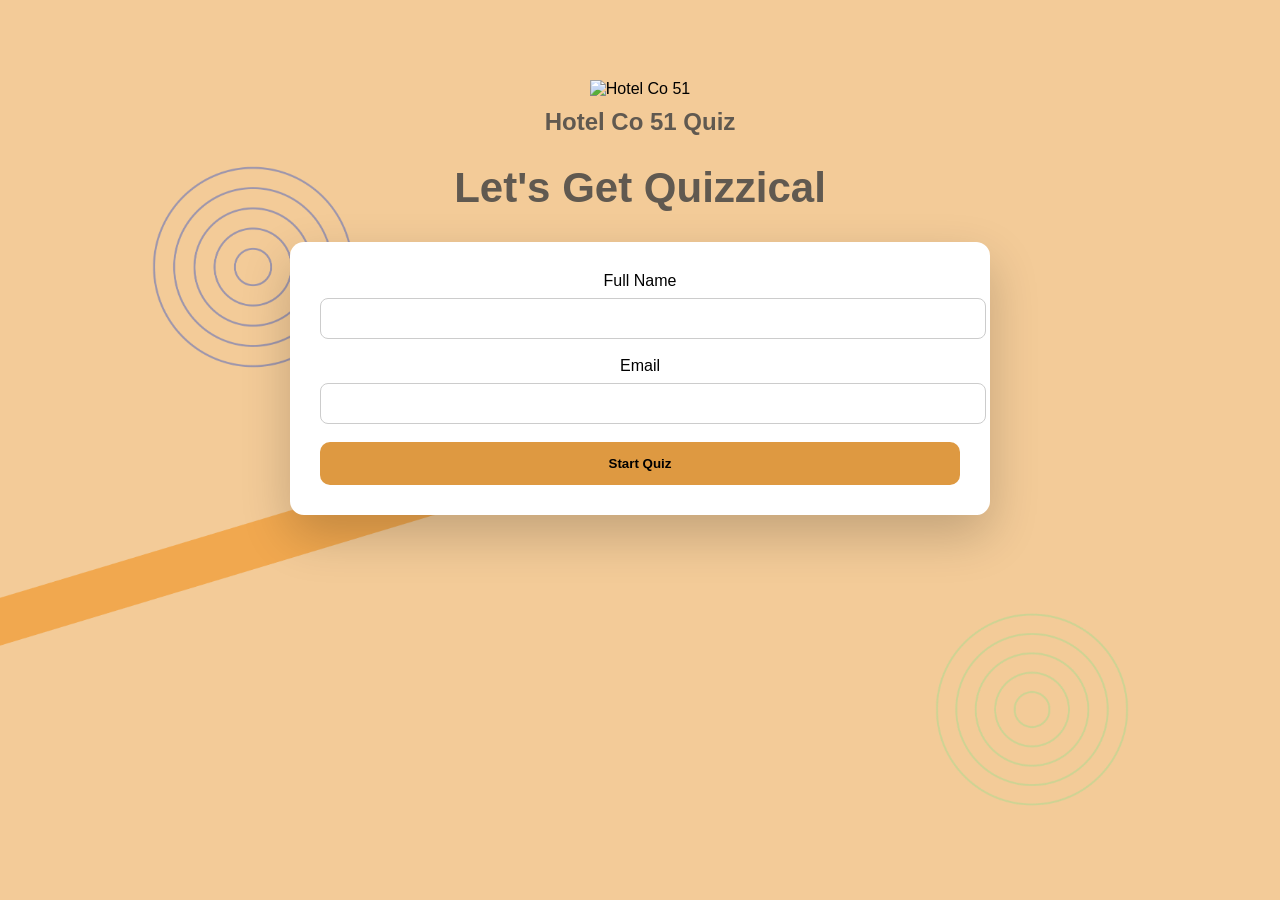
==== creative-quiz/index.html @ baa0807e "Updated bg and icons" ====
<!DOCTYPE html>
<html lang="en">

<head>
  <meta charset="UTF-8">
  <meta name="viewport" content="width=device-width, initial-scale=1.0">
  <title>Hotel Co 51 Quiz</title>
  <link rel="stylesheet" href="styles.css">
</head>

<body>

  <div class="floating">
    <img src="assets/HC51circelblue.png" class="float blue" alt="">
    <img src="assets/HC51circlegreen.png" class="float green" alt="">
    <img src="assets/HC51dots.png" class="float dots" alt="">
    <img src="assets/HC51orangeslash.png" class="float slash" alt="">
  </div>

  <main class="container">
    <img
      class="logo"
      src="https://hotelco51.com/wp-content/uploads/2024/08/cropped-Hotel_Co_51.png"
      alt="Hotel Co 51"
    >

    <h2 class="subtitle">Hotel Co 51 Quiz</h2>
    <h1 class="title">Let's Get Quizzical</h1>

    <div class="card">
      <form id="loginForm">
        <label>Full Name</label>
        <input type="text" required>

        <label>Email</label>
        <input type="email" required>

        <button class="startBtn">Start Quiz</button>
      </form>
    </div>
  </main>

  <script src="app.js"></script>
</body>
</html>
---- creative-quiz/styles.css ----
body{

    margin:0;
    font-family:Arial, Helvetica, sans-serif;
    background:#F3CB98;
    overflow:hidden;
    
    }
    
    .container{
    
    max-width:700px;
    margin:auto;
    text-align:center;
    padding-top:80px;
    position:relative;
    z-index:2;
    
    }
    
    .logo{
    
    width:180px;
    margin-bottom:10px;
    
    }
    
    .subtitle{
    
    margin:0;
    color:#605950;
    
    }
    
    .title{
    
    font-size:42px;
    margin-bottom:30px;
    color:#605950;
    
    }
    
    .card{
    
    background:white;
    padding:30px;
    border-radius:14px;
    box-shadow:0 20px 50px rgba(0,0,0,0.2);
    
    }
    
    input{
    
    width:100%;
    padding:12px;
    margin-top:8px;
    margin-bottom:18px;
    border-radius:8px;
    border:1px solid #ccc;
    
    }
    
    .startBtn{
    
    background:#DE9941;
    border:none;
    padding:14px;
    width:100%;
    border-radius:10px;
    font-weight:bold;
    cursor:pointer;
    
    }
    
    .startBtn:hover{
    
    opacity:.9;
    
    }
    
    .floating{
    
    position:fixed;
    top:0;
    left:0;
    width:100%;
    height:100%;
    z-index:1;
    
    }
    
    .float{
    
    position:absolute;
    opacity:.6;
    
    }
    
    .blue{
    
    top:10%;
    left:10%;
    width:250px;
    animation:float1 40s infinite ease-in-out;
    
    }
    
    .green{
    
    top:60%;
    right:10%;
    width:240px;
    animation:float2 50s infinite ease-in-out;
    
    }
    
    .dots{
    
    top:35%;
    left:40%;
    width:200px;
    opacity:.3;
    animation:float3 60s infinite linear;
    
    }
    
    .slash{
    
    bottom:0;
    left:0;
    width:500px;
    animation:float4 45s infinite ease-in-out;
    
    }
    
    @keyframes float1{
    
    0%{transform:translateY(0)}
    50%{transform:translateY(-40px)}
    100%{transform:translateY(0)}
    
    }
    
    @keyframes float2{
    
    0%{transform:translateX(0)}
    50%{transform:translateX(50px)}
    100%{transform:translateX(0)}
    
    }
    
    @keyframes float3{
    
    0%{transform:translateY(0)}
    50%{transform:translateY(30px)}
    100%{transform:translateY(0)}
    
    }
    
    @keyframes float4{
    
    0%{transform:translateX(0)}
    50%{transform:translateX(60px)}
    100%{transform:translateX(0)}
    
    }
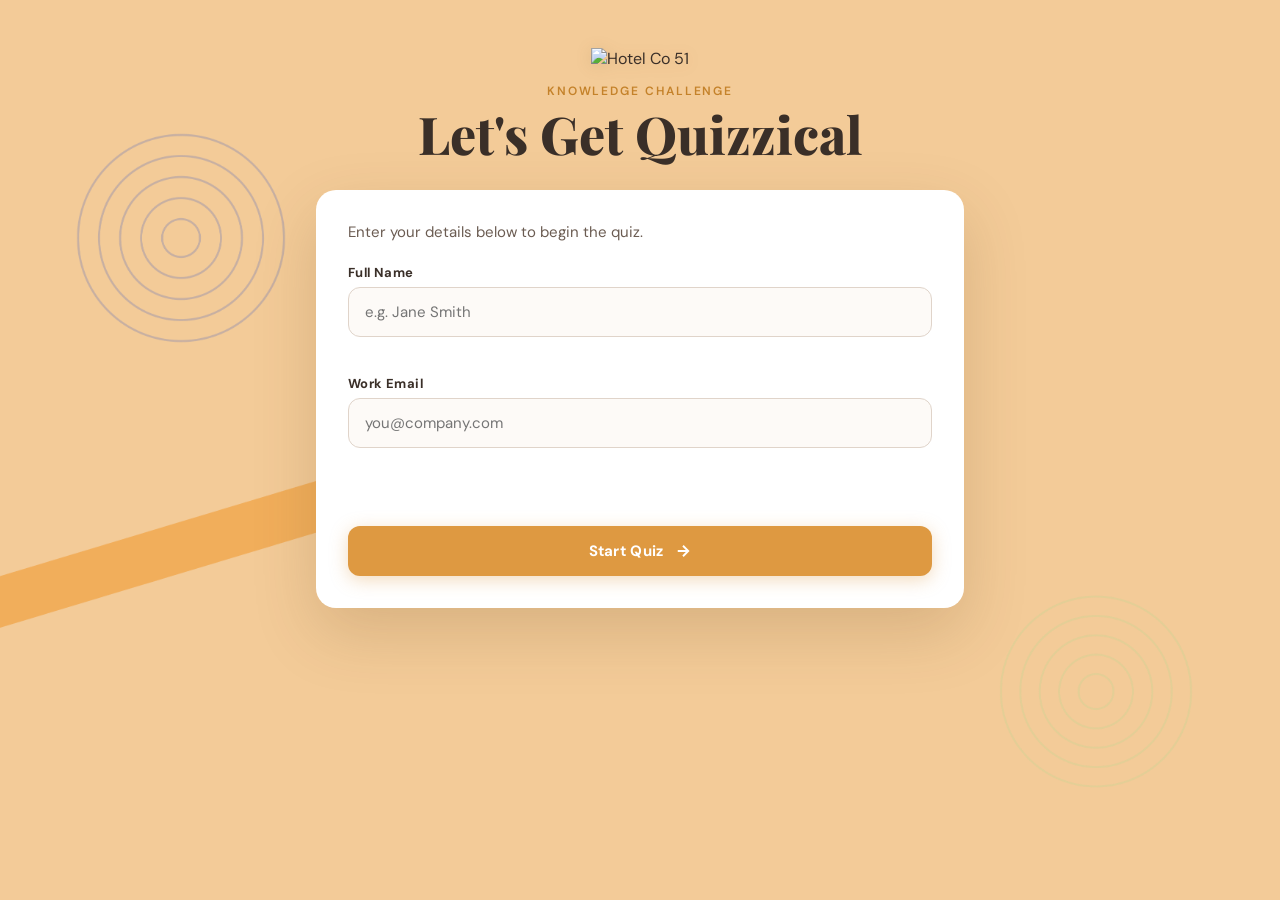
==== commit 45ae45c7: "Updated look and feel" ====
--- a/creative-quiz/index.html
+++ b/creative-quiz/index.html
@@ -1,45 +1,104 @@
 <!DOCTYPE html>
 <html lang="en">
-
 <head>
-  <meta charset="UTF-8">
-  <meta name="viewport" content="width=device-width, initial-scale=1.0">
+  <meta charset="UTF-8" />
+  <meta name="viewport" content="width=device-width, initial-scale=1.0" />
   <title>Hotel Co 51 Quiz</title>
-  <link rel="stylesheet" href="styles.css">
+  <link rel="preconnect" href="https://fonts.googleapis.com">
+  <link rel="preconnect" href="https://fonts.gstatic.com" crossorigin>
+  <link href="https://fonts.googleapis.com/css2?family=Playfair+Display:wght@700;800&family=DM+Sans:wght@400;500;600;700&display=swap" rel="stylesheet">
+  <link rel="stylesheet" href="styles.css?v=6" />
 </head>
 
 <body>
-
-  <div class="floating">
-    <img src="assets/HC51circelblue.png" class="float blue" alt="">
-    <img src="assets/HC51circlegreen.png" class="float green" alt="">
-    <img src="assets/HC51dots.png" class="float dots" alt="">
-    <img src="assets/HC51orangeslash.png" class="float slash" alt="">
+  <div class="floating" aria-hidden="true">
+    <img src="assets/HC51circelblue.png" class="float blue" alt="" />
+    <img src="assets/HC51circlegreen.png" class="float green" alt="" />
+    <img src="assets/HC51dots.png" class="float dots" alt="" />
+    <img src="assets/HC51orangeslash.png" class="float slash" alt="" />
   </div>
 
   <main class="container">
-    <img
-      class="logo"
-      src="https://hotelco51.com/wp-content/uploads/2024/08/cropped-Hotel_Co_51.png"
-      alt="Hotel Co 51"
-    >
+    <div class="header-block">
+      <img
+        class="logo"
+        src="https://hotelco51.com/wp-content/uploads/2024/08/cropped-Hotel_Co_51.png"
+        alt="Hotel Co 51"
+      />
+      <p class="subtitle">Knowledge Challenge</p>
+      <h1 class="title">Let's Get Quizzical</h1>
+    </div>
 
-    <h2 class="subtitle">Hotel Co 51 Quiz</h2>
-    <h1 class="title">Let's Get Quizzical</h1>
+    <!-- LOGIN -->
+    <section id="login" class="card">
+      <p class="card-intro">Enter your details below to begin the quiz.</p>
+      <form id="loginForm" autocomplete="on" novalidate>
+        <div class="field-group">
+          <label for="name">Full Name</label>
+          <input id="name" type="text" placeholder="e.g. Jane Smith" autocomplete="name" required />
+          <span class="field-error" id="nameError"></span>
+        </div>
 
-    <div class="card">
-      <form id="loginForm">
-        <label>Full Name</label>
-        <input type="text" required>
+        <div class="field-group">
+          <label for="email">Work Email</label>
+          <input id="email" type="email" placeholder="you@company.com" autocomplete="email" required />
+          <span class="field-error" id="emailError"></span>
+        </div>
 
-        <label>Email</label>
-        <input type="email" required>
+        <div id="loginError" class="login-error" aria-live="polite"></div>
 
-        <button class="startBtn">Start Quiz</button>
+        <button type="submit" class="startBtn">
+          <span>Start Quiz</span>
+          <svg class="btn-arrow" viewBox="0 0 24 24" fill="none" stroke="currentColor" stroke-width="2.5"><path d="M5 12h14M12 5l7 7-7 7"/></svg>
+        </button>
       </form>
-    </div>
+    </section>
+
+    <!-- QUIZ -->
+    <section id="quiz" class="card hidden">
+      <!-- Progress -->
+      <div class="progress-block">
+        <div class="progress-top">
+          <div id="welcome" class="welcome-text"></div>
+          <div id="score" class="score-badge">Score: 0</div>
+        </div>
+        <div class="progress-bar-track">
+          <div class="progress-bar-fill" id="progressFill"></div>
+        </div>
+        <div id="progress" class="progress-label">Question 1 of 10</div>
+      </div>
+
+      <!-- Question -->
+      <div id="questionWrap" class="question-wrap">
+        <div id="question" class="question-text"></div>
+        <div id="choices" class="choices-grid"></div>
+        <div id="feedback" class="feedback-text" aria-live="polite"></div>
+      </div>
+
+      <button id="nextBtn" class="startBtn" type="button" disabled>
+        <span id="nextLabel">Next Question</span>
+        <svg class="btn-arrow" viewBox="0 0 24 24" fill="none" stroke="currentColor" stroke-width="2.5"><path d="M5 12h14M12 5l7 7-7 7"/></svg>
+      </button>
+    </section>
+
+    <!-- RESULTS (dynamically populated) -->
+    <section id="results" class="card hidden results-card">
+      <div class="results-icon" id="resultsIcon">🎉</div>
+      <h2 class="results-title" id="resultsTitle">Quiz Complete!</h2>
+      <p class="results-subtitle" id="resultsSubtitle"></p>
+      <div class="results-score-block">
+        <span class="results-score-num" id="resultsScoreNum">0</span>
+        <span class="results-score-denom" id="resultsScoreDenom">/10</span>
+      </div>
+      <p class="results-msg" id="resultsMsg"></p>
+      <div id="saveStatus" class="save-status" aria-live="polite"></div>
+      <button class="startBtn" id="learnMoreBtn" style="display:none;">
+        <span>Visit Hotel Co 51</span>
+        <svg class="btn-arrow" viewBox="0 0 24 24" fill="none" stroke="currentColor" stroke-width="2.5"><path d="M5 12h14M12 5l7 7-7 7"/></svg>
+      </button>
+    </section>
   </main>
 
-  <script src="app.js"></script>
+  <script src="app.js?v=6"></script>
 </body>
 </html>
--- a/creative-quiz/styles.css
+++ b/creative-quiz/styles.css
@@ -1,166 +1,560 @@
-body{
-
-    margin:0;
-    font-family:Arial, Helvetica, sans-serif;
-    background:#F3CB98;
-    overflow:hidden;
-    
-    }
-    
-    .container{
-    
-    max-width:700px;
-    margin:auto;
-    text-align:center;
-    padding-top:80px;
-    position:relative;
-    z-index:2;
-    
-    }
-    
-    .logo{
-    
-    width:180px;
-    margin-bottom:10px;
-    
-    }
-    
-    .subtitle{
-    
-    margin:0;
-    color:#605950;
-    
-    }
-    
-    .title{
-    
-    font-size:42px;
-    margin-bottom:30px;
-    color:#605950;
-    
-    }
-    
-    .card{
-    
-    background:white;
-    padding:30px;
-    border-radius:14px;
-    box-shadow:0 20px 50px rgba(0,0,0,0.2);
-    
-    }
-    
-    input{
-    
-    width:100%;
-    padding:12px;
-    margin-top:8px;
-    margin-bottom:18px;
-    border-radius:8px;
-    border:1px solid #ccc;
-    
-    }
-    
-    .startBtn{
-    
-    background:#DE9941;
-    border:none;
-    padding:14px;
-    width:100%;
-    border-radius:10px;
-    font-weight:bold;
-    cursor:pointer;
-    
-    }
-    
-    .startBtn:hover{
-    
-    opacity:.9;
-    
-    }
-    
-    .floating{
-    
-    position:fixed;
-    top:0;
-    left:0;
-    width:100%;
-    height:100%;
-    z-index:1;
-    
-    }
-    
-    .float{
-    
-    position:absolute;
-    opacity:.6;
-    
-    }
-    
-    .blue{
-    
-    top:10%;
-    left:10%;
-    width:250px;
-    animation:float1 40s infinite ease-in-out;
-    
-    }
-    
-    .green{
-    
-    top:60%;
-    right:10%;
-    width:240px;
-    animation:float2 50s infinite ease-in-out;
-    
-    }
-    
-    .dots{
-    
-    top:35%;
-    left:40%;
-    width:200px;
-    opacity:.3;
-    animation:float3 60s infinite linear;
-    
-    }
-    
-    .slash{
-    
-    bottom:0;
-    left:0;
-    width:500px;
-    animation:float4 45s infinite ease-in-out;
-    
-    }
-    
-    @keyframes float1{
-    
-    0%{transform:translateY(0)}
-    50%{transform:translateY(-40px)}
-    100%{transform:translateY(0)}
-    
-    }
-    
-    @keyframes float2{
-    
-    0%{transform:translateX(0)}
-    50%{transform:translateX(50px)}
-    100%{transform:translateX(0)}
-    
-    }
-    
-    @keyframes float3{
-    
-    0%{transform:translateY(0)}
-    50%{transform:translateY(30px)}
-    100%{transform:translateY(0)}
-    
-    }
-    
-    @keyframes float4{
-    
-    0%{transform:translateX(0)}
-    50%{transform:translateX(60px)}
-    100%{transform:translateX(0)}
-    
-    }+:root {
+  --bg: #F3CB98;
+  --text-dark: #3a2f28;
+  --text-mid: #6b5c52;
+  --orange: #DE9941;
+  --orange-dark: #c4822a;
+  --card: #ffffff;
+  --muted: #8a7a72;
+  --error: #c0392b;
+  --correct: #4caf6e;
+  --correct-bg: #f0faf4;
+  --wrong: #e05a6a;
+  --wrong-bg: #fff0f2;
+  --shadow: 0 24px 64px rgba(96, 60, 20, 0.18);
+  --shadow-sm: 0 4px 16px rgba(96, 60, 20, 0.10);
+  --radius: 20px;
+  --radius-sm: 12px;
+  --transition: 0.18s ease;
+}
+
+*, *::before, *::after {
+  box-sizing: border-box;
+}
+
+body {
+  margin: 0;
+  font-family: 'DM Sans', Arial, sans-serif;
+  background: var(--bg);
+  color: var(--text-dark);
+  overflow-x: hidden;
+  min-height: 100vh;
+}
+
+.hidden {
+  display: none !important;
+}
+
+/* ── Layout ── */
+.container {
+  max-width: 680px;
+  margin: 0 auto;
+  padding: 48px 16px 56px;
+  position: relative;
+  z-index: 2;
+}
+
+.header-block {
+  text-align: center;
+  margin-bottom: 28px;
+}
+
+.logo {
+  width: clamp(120px, 20vw, 190px);
+  height: auto;
+  margin-bottom: 14px;
+  filter: drop-shadow(0 2px 8px rgba(96,60,20,0.12));
+}
+
+.subtitle {
+  margin: 0 0 6px;
+  font-size: 12px;
+  font-weight: 600;
+  letter-spacing: 0.16em;
+  text-transform: uppercase;
+  color: var(--orange-dark);
+}
+
+.title {
+  font-family: 'Playfair Display', Georgia, serif;
+  font-size: clamp(34px, 6vw, 52px);
+  font-weight: 800;
+  margin: 0;
+  color: var(--text-dark);
+  line-height: 1.1;
+}
+
+/* ── Card ── */
+.card {
+  background: var(--card);
+  padding: 32px;
+  border-radius: var(--radius);
+  box-shadow: var(--shadow);
+}
+
+.card-intro {
+  color: var(--text-mid);
+  font-size: 15px;
+  margin: 0 0 22px;
+}
+
+/* ── Login Form ── */
+.field-group {
+  display: flex;
+  flex-direction: column;
+  gap: 6px;
+}
+
+form {
+  display: grid;
+  gap: 16px;
+}
+
+label {
+  font-size: 13px;
+  font-weight: 700;
+  letter-spacing: 0.03em;
+  color: var(--text-dark);
+}
+
+input[type="text"],
+input[type="email"] {
+  width: 100%;
+  padding: 14px 16px;
+  border-radius: var(--radius-sm);
+  border: 1.5px solid #e0d4ca;
+  font-family: 'DM Sans', Arial, sans-serif;
+  font-size: 15px;
+  color: var(--text-dark);
+  background: #fdfaf7;
+  transition: border-color var(--transition), box-shadow var(--transition), background var(--transition);
+  outline: none;
+}
+
+input:focus {
+  border-color: var(--orange);
+  box-shadow: 0 0 0 3px rgba(222, 153, 65, 0.18);
+  background: #fff;
+}
+
+input.input-error {
+  border-color: var(--error);
+  box-shadow: 0 0 0 3px rgba(192, 57, 43, 0.12);
+}
+
+.field-error {
+  font-size: 12px;
+  color: var(--error);
+  min-height: 16px;
+  font-weight: 500;
+}
+
+.login-error {
+  color: var(--error);
+  font-size: 13px;
+  min-height: 18px;
+  font-weight: 500;
+}
+
+/* ── Button ── */
+.startBtn {
+  display: flex;
+  align-items: center;
+  justify-content: center;
+  gap: 10px;
+  background: var(--orange);
+  border: none;
+  padding: 15px 20px;
+  width: 100%;
+  border-radius: var(--radius-sm);
+  font-family: 'DM Sans', Arial, sans-serif;
+  font-weight: 700;
+  font-size: 15px;
+  cursor: pointer;
+  color: #fff;
+  letter-spacing: 0.02em;
+  transition: background var(--transition), transform var(--transition), box-shadow var(--transition);
+  box-shadow: 0 4px 18px rgba(222, 153, 65, 0.35);
+  margin-top: 6px;
+}
+
+.startBtn:hover:not(:disabled) {
+  background: var(--orange-dark);
+  box-shadow: 0 6px 24px rgba(196, 130, 42, 0.42);
+  transform: translateY(-1px);
+}
+
+.startBtn:active:not(:disabled) {
+  transform: translateY(1px);
+  box-shadow: 0 2px 10px rgba(222, 153, 65, 0.25);
+}
+
+.startBtn:disabled {
+  opacity: 0.5;
+  cursor: not-allowed;
+  box-shadow: none;
+}
+
+.btn-arrow {
+  width: 18px;
+  height: 18px;
+  flex-shrink: 0;
+  transition: transform var(--transition);
+}
+
+.startBtn:hover:not(:disabled) .btn-arrow {
+  transform: translateX(3px);
+}
+
+/* ── Progress ── */
+.progress-block {
+  margin-bottom: 22px;
+}
+
+.progress-top {
+  display: flex;
+  justify-content: space-between;
+  align-items: center;
+  margin-bottom: 10px;
+}
+
+.welcome-text {
+  font-weight: 700;
+  font-size: 15px;
+  color: var(--text-dark);
+}
+
+.score-badge {
+  background: var(--bg);
+  color: var(--orange-dark);
+  font-weight: 700;
+  font-size: 13px;
+  padding: 4px 12px;
+  border-radius: 99px;
+  letter-spacing: 0.02em;
+  transition: transform 0.25s cubic-bezier(0.34,1.56,0.64,1);
+}
+
+.score-badge.pop {
+  transform: scale(1.2);
+}
+
+.progress-bar-track {
+  width: 100%;
+  height: 6px;
+  background: #f0e6dc;
+  border-radius: 99px;
+  overflow: hidden;
+  margin-bottom: 6px;
+}
+
+.progress-bar-fill {
+  height: 100%;
+  background: linear-gradient(90deg, var(--orange-dark), var(--orange));
+  border-radius: 99px;
+  width: 10%;
+  transition: width 0.5s cubic-bezier(0.4, 0, 0.2, 1);
+}
+
+.progress-label {
+  font-size: 12px;
+  color: var(--muted);
+  font-weight: 500;
+  letter-spacing: 0.04em;
+  text-align: right;
+}
+
+/* ── Question ── */
+.question-wrap {
+  animation: fadeSlideIn 0.32s ease both;
+}
+
+@keyframes fadeSlideIn {
+  from { opacity: 0; transform: translateY(14px); }
+  to   { opacity: 1; transform: translateY(0); }
+}
+
+.question-text {
+  font-family: 'Playfair Display', Georgia, serif;
+  font-size: clamp(17px, 3vw, 21px);
+  font-weight: 700;
+  line-height: 1.35;
+  margin-bottom: 18px;
+  color: var(--text-dark);
+}
+
+/* ── Choices ── */
+.choices-grid {
+  display: grid;
+  gap: 10px;
+  margin-bottom: 16px;
+}
+
+.choice {
+  width: 100%;
+  text-align: left;
+  padding: 14px 18px;
+  font-family: 'DM Sans', Arial, sans-serif;
+  font-size: 15px;
+  font-weight: 500;
+  border-radius: var(--radius-sm);
+  border: 1.5px solid #e6ddd6;
+  background: #fdfaf7;
+  color: var(--text-dark);
+  cursor: pointer;
+  transition: border-color var(--transition), box-shadow var(--transition), background var(--transition), transform var(--transition);
+  position: relative;
+  display: flex;
+  align-items: center;
+  gap: 12px;
+}
+
+.choice::before {
+  content: '';
+  width: 20px;
+  height: 20px;
+  border-radius: 50%;
+  border: 1.5px solid #d0c4ba;
+  flex-shrink: 0;
+  transition: border-color var(--transition), background var(--transition);
+}
+
+.choice:hover:not(:disabled) {
+  border-color: var(--orange);
+  background: #fff9f2;
+  box-shadow: 0 2px 12px rgba(222, 153, 65, 0.15);
+  transform: translateY(-1px);
+}
+
+.choice:active:not(:disabled) {
+  transform: translateY(0);
+}
+
+.choice:disabled {
+  cursor: default;
+}
+
+.choice.correct {
+  border-color: var(--correct);
+  background: var(--correct-bg);
+  animation: correctPop 0.4s cubic-bezier(0.34,1.56,0.64,1) both;
+}
+
+.choice.correct::before {
+  background: var(--correct);
+  border-color: var(--correct);
+  content: '✓';
+  display: flex;
+  align-items: center;
+  justify-content: center;
+  font-size: 11px;
+  color: #fff;
+  font-weight: 700;
+}
+
+.choice.wrong {
+  border-color: var(--wrong);
+  background: var(--wrong-bg);
+  animation: wrongShake 0.4s ease both;
+}
+
+.choice.wrong::before {
+  background: var(--wrong);
+  border-color: var(--wrong);
+  content: '✕';
+  display: flex;
+  align-items: center;
+  justify-content: center;
+  font-size: 11px;
+  color: #fff;
+  font-weight: 700;
+}
+
+@keyframes correctPop {
+  0%   { transform: scale(0.97); }
+  50%  { transform: scale(1.02); }
+  100% { transform: scale(1); }
+}
+
+@keyframes wrongShake {
+  0%   { transform: translateX(0); }
+  20%  { transform: translateX(-6px); }
+  40%  { transform: translateX(6px); }
+  60%  { transform: translateX(-4px); }
+  80%  { transform: translateX(4px); }
+  100% { transform: translateX(0); }
+}
+
+/* ── Feedback ── */
+.feedback-text {
+  font-size: 14px;
+  font-weight: 600;
+  min-height: 22px;
+  padding: 0 2px;
+  opacity: 0;
+  transition: opacity 0.2s ease;
+}
+
+.feedback-text.visible {
+  opacity: 1;
+}
+
+/* ── Results ── */
+.results-card {
+  text-align: center;
+  padding: 40px 32px;
+}
+
+.results-icon {
+  font-size: 52px;
+  margin-bottom: 12px;
+  animation: iconBounce 0.6s cubic-bezier(0.34,1.56,0.64,1) both;
+}
+
+@keyframes iconBounce {
+  from { transform: scale(0); opacity: 0; }
+  to   { transform: scale(1); opacity: 1; }
+}
+
+.results-title {
+  font-family: 'Playfair Display', Georgia, serif;
+  font-size: 28px;
+  font-weight: 800;
+  margin: 0 0 6px;
+  color: var(--text-dark);
+}
+
+.results-subtitle {
+  color: var(--text-mid);
+  font-size: 15px;
+  margin: 0 0 20px;
+}
+
+.results-score-block {
+  background: var(--bg);
+  display: inline-flex;
+  align-items: baseline;
+  gap: 4px;
+  padding: 12px 32px;
+  border-radius: 99px;
+  margin-bottom: 18px;
+}
+
+.results-score-num {
+  font-family: 'Playfair Display', Georgia, serif;
+  font-size: 52px;
+  font-weight: 800;
+  color: var(--orange-dark);
+  line-height: 1;
+}
+
+.results-score-denom {
+  font-size: 24px;
+  font-weight: 600;
+  color: var(--muted);
+}
+
+.results-msg {
+  font-size: 15px;
+  color: var(--text-mid);
+  margin: 0 0 20px;
+  line-height: 1.5;
+}
+
+.save-status {
+  font-size: 13px;
+  color: var(--muted);
+  min-height: 20px;
+  margin-bottom: 16px;
+}
+
+/* ── Floating assets ── */
+.floating {
+  position: fixed;
+  inset: 0;
+  z-index: 1;
+  pointer-events: none;
+  overflow: hidden;
+}
+
+.float {
+  position: absolute;
+  user-select: none;
+}
+
+.blue {
+  top: 6%;
+  left: 4%;
+  width: min(28vw, 260px);
+  opacity: 0.30;
+  animation: float1 42s infinite ease-in-out;
+}
+
+.green {
+  top: 58%;
+  right: 5%;
+  width: min(26vw, 240px);
+  opacity: 0.25;
+  animation: float2 52s infinite ease-in-out;
+}
+
+.dots {
+  top: 32%;
+  left: 50%;
+  width: min(20vw, 170px);
+  opacity: 0.15;
+  animation: float3 60s infinite linear;
+}
+
+.slash {
+  bottom: -2%;
+  left: -4%;
+  width: min(52vw, 540px);
+  opacity: 0.50;
+  animation: float4 48s infinite ease-in-out;
+}
+
+@keyframes float1 {
+  0%, 100% { transform: translateY(0); }
+  50% { transform: translateY(-38px); }
+}
+@keyframes float2 {
+  0%, 100% { transform: translateX(0); }
+  50% { transform: translateX(48px); }
+}
+@keyframes float3 {
+  0%, 100% { transform: translateY(0); }
+  50% { transform: translateY(26px); }
+}
+@keyframes float4 {
+  0%, 100% { transform: translateX(0); }
+  50% { transform: translateX(56px); }
+}
+
+/* ── Responsive ── */
+@media (max-width: 640px) {
+  .container {
+    padding: 28px 12px 36px;
+  }
+
+  .card {
+    padding: 22px 18px;
+  }
+
+  .question-text {
+    font-size: 17px;
+  }
+
+  .choice {
+    font-size: 14px;
+    padding: 13px 14px;
+  }
+
+  .progress-label {
+    font-size: 11px;
+  }
+
+  .dots {
+    left: 58%;
+    top: 28%;
+    width: 120px;
+  }
+
+  .slash {
+    width: 360px;
+  }
+
+  .results-score-num {
+    font-size: 44px;
+  }
+}
